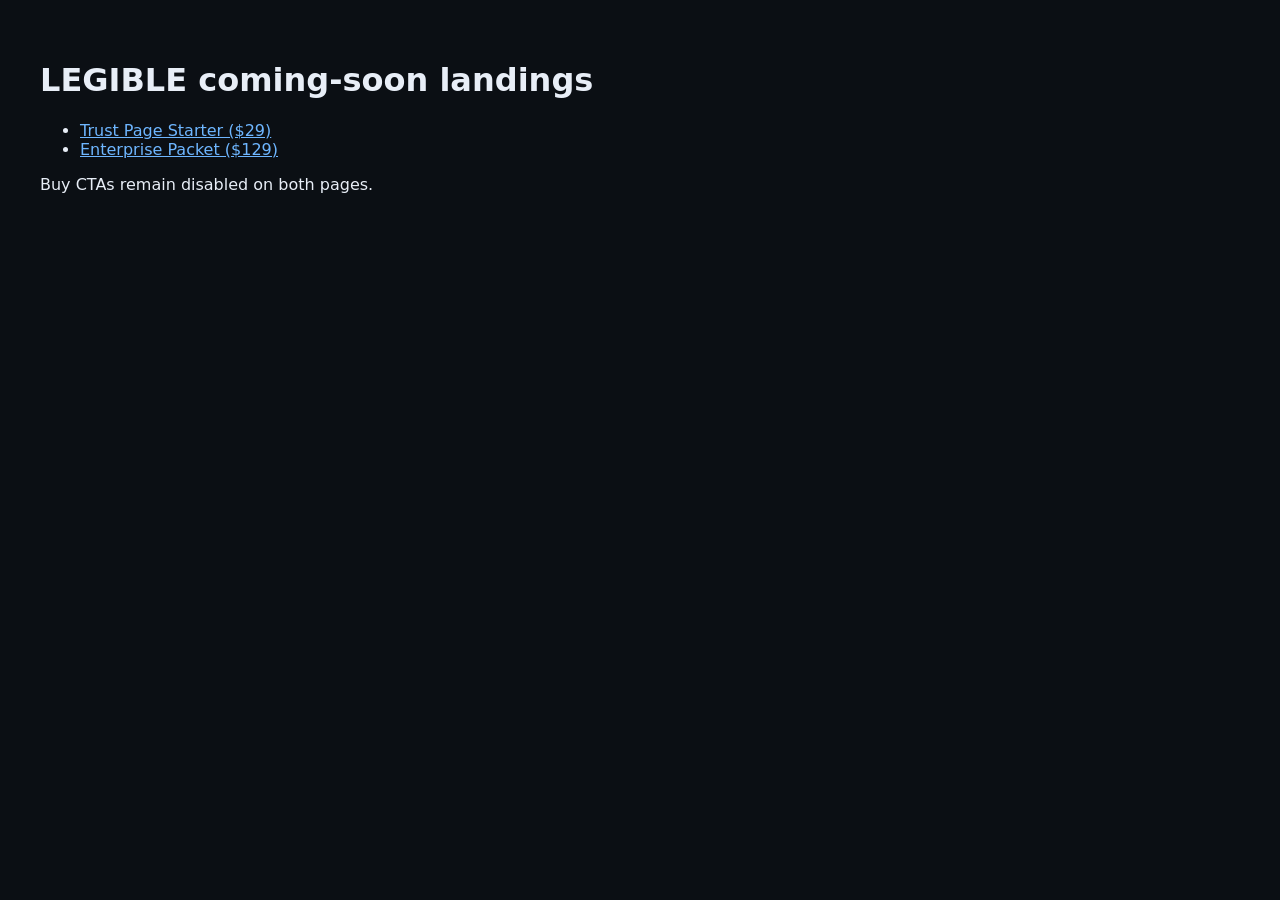
==== index.html @ efa688d7 "Add root index, .nojekyll, README for LEGIBLE landings" ====
<!DOCTYPE html>
<html lang="en"><head><meta charset="utf-8"><title>LEGIBLE landings</title>
<meta name="robots" content="noindex,nofollow">
<style>body{font-family:system-ui;background:#0b0f14;color:#e8eef7;padding:2rem}a{color:#6eb6ff}</style>
</head><body>
<h1>LEGIBLE coming-soon landings</h1>
<ul>
<li><a href="trust-starter/">Trust Page Starter ($29)</a></li>
<li><a href="enterprise/">Enterprise Packet ($129)</a></li>
</ul>
<p>Buy CTAs remain disabled on both pages.</p>
</body></html>
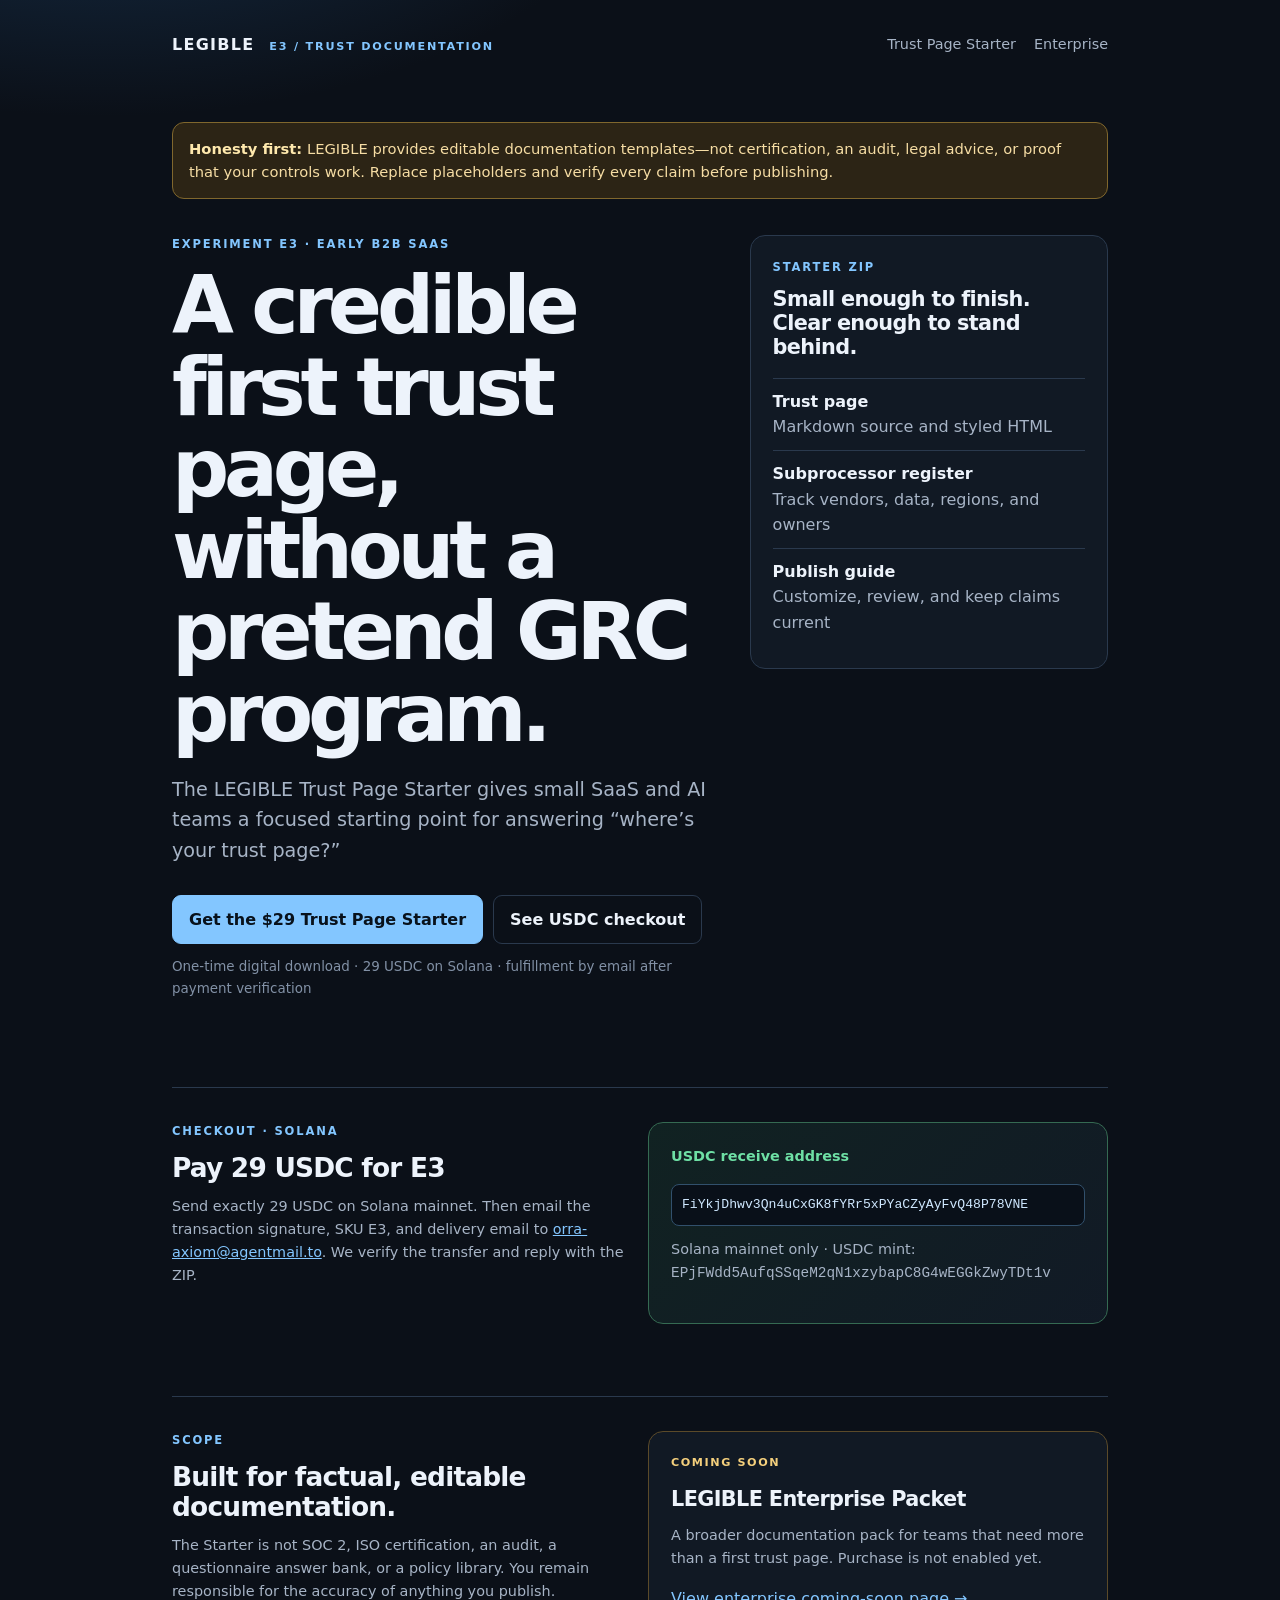
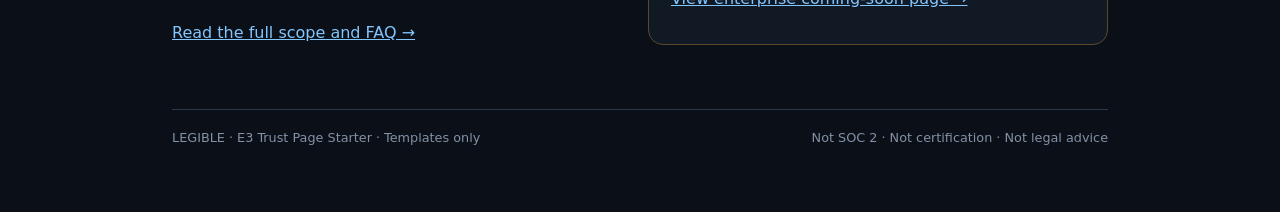
==== commit a023982d: "Upgrade E3 discoverability hub" ====
--- a/index.html
+++ b/index.html
@@ -1,12 +1,56 @@
-<!DOCTYPE html>
-<html lang="en"><head><meta charset="utf-8"><title>LEGIBLE landings</title>
-<meta name="robots" content="noindex,nofollow">
-<style>body{font-family:system-ui;background:#0b0f14;color:#e8eef7;padding:2rem}a{color:#6eb6ff}</style>
-</head><body>
-<h1>LEGIBLE coming-soon landings</h1>
-<ul>
-<li><a href="trust-starter/">Trust Page Starter ($29)</a></li>
-<li><a href="enterprise/">Enterprise Packet ($129)</a></li>
-</ul>
-<p>Buy CTAs remain disabled on both pages.</p>
-</body></html>
+<!doctype html>
+<html lang="en">
+<head>
+  <meta charset="utf-8">
+  <meta name="viewport" content="width=device-width, initial-scale=1">
+  <title>LEGIBLE — Practical trust documentation for B2B SaaS</title>
+  <meta name="description" content="LEGIBLE helps early B2B SaaS teams publish clearer trust documentation. Get the $29 Trust Page Starter and pay with USDC on Solana.">
+  <meta name="robots" content="index,follow">
+  <link rel="canonical" href="https://moyesrex-ops.github.io/">
+  <style>
+    :root{color-scheme:dark;--bg:#0b1018;--panel:#121b27;--line:#2a394d;--ink:#edf3fb;--muted:#a7b4c6;--blue:#83c6ff;--green:#6ee0a5;--amber:#f4cf7c;--red:#ff9a90}
+    *{box-sizing:border-box}body{margin:0;background:radial-gradient(900px 480px at 8% -10%,#17314d 0,transparent 62%),var(--bg);color:var(--ink);font:16px/1.6 Inter,ui-sans-serif,system-ui,-apple-system,"Segoe UI",sans-serif}.wrap{max-width:980px;margin:auto;padding:28px 22px 64px}a{color:var(--blue)}.top{display:flex;justify-content:space-between;align-items:center;gap:20px;padding:4px 0 64px}.brand{color:var(--ink);font-weight:800;letter-spacing:.08em;text-decoration:none}.brand span{color:var(--blue);font-size:.7rem;margin-left:8px;letter-spacing:.16em}nav{display:flex;gap:18px;font-size:.9rem}nav a{text-decoration:none;color:var(--muted)}nav a:hover{color:var(--ink)}.notice{border:1px solid #80672d;background:#2c2415;color:#f6dda4;border-radius:12px;padding:14px 16px;margin-bottom:36px;font-size:.92rem}.notice strong{color:#ffe9ad}.hero{display:grid;grid-template-columns:1.2fr .8fr;gap:40px;align-items:start}.eyebrow{color:var(--blue);font-size:.72rem;font-weight:800;letter-spacing:.16em;margin:0 0 12px}h1{font-size:clamp(2.6rem,7vw,5rem);line-height:1.02;letter-spacing:-.065em;margin:0 0 20px;max-width:720px}h2{font-size:1.65rem;line-height:1.15;letter-spacing:-.03em;margin:0 0 12px}p{margin:0 0 16px}.lede{font-size:1.2rem;color:var(--muted);max-width:650px}.actions{display:flex;flex-wrap:wrap;gap:10px;margin:28px 0 12px}.button{display:inline-block;padding:11px 16px;border-radius:9px;text-decoration:none;font-weight:750;border:1px solid var(--line)}.primary{background:var(--blue);border-color:var(--blue);color:#08111b}.secondary{color:var(--ink)}.micro{color:#8291a6;font-size:.84rem}.card{border:1px solid var(--line);border-radius:15px;background:rgba(18,27,39,.86);padding:22px}.card h2{font-size:1.3rem}.offer-list{padding:0;margin:18px 0 0;list-style:none;color:var(--muted)}.offer-list li{padding:10px 0;border-top:1px solid var(--line)}.offer-list strong{display:block;color:var(--ink)}.section{border-top:1px solid var(--line);margin-top:72px;padding-top:34px}.grid{display:grid;grid-template-columns:1fr 1fr;gap:16px}.pay{border-color:#356a52;background:linear-gradient(135deg,rgba(43,116,79,.18),rgba(18,27,39,.9))}.pay strong{color:var(--green)}.address{display:block;word-break:break-all;background:#091019;border:1px solid #31506c;border-radius:8px;padding:10px;margin:12px 0;color:#cfe8ff;font: .82rem/1.5 ui-monospace,SFMono-Regular,Menlo,monospace}.small{font-size:.9rem;color:var(--muted)}.coming{border-color:#5b4a29}.coming .tag{color:var(--amber);font-size:.7rem;font-weight:800;letter-spacing:.14em}.footer{border-top:1px solid var(--line);margin-top:64px;padding-top:18px;color:#8291a6;font-size:.8rem;display:flex;justify-content:space-between;gap:18px;flex-wrap:wrap}@media(max-width:720px){.top{align-items:flex-start;flex-direction:column;padding-bottom:40px}.hero,.grid{grid-template-columns:1fr}.hero{gap:24px}nav{flex-wrap:wrap}h1{font-size:clamp(2.55rem,15vw,4.1rem)}}
+  </style>
+</head>
+<body>
+  <div class="wrap">
+    <header class="top">
+      <a class="brand" href="/">LEGIBLE <span>E3 / TRUST DOCUMENTATION</span></a>
+      <nav aria-label="Primary navigation"><a href="/trust-starter/">Trust Page Starter</a><a href="/enterprise/">Enterprise</a></nav>
+    </header>
+
+    <div class="notice" role="note"><strong>Honesty first:</strong> LEGIBLE provides editable documentation templates—not certification, an audit, legal advice, or proof that your controls work. Replace placeholders and verify every claim before publishing.</div>
+
+    <main>
+      <section class="hero" aria-labelledby="title">
+        <div>
+          <p class="eyebrow">EXPERIMENT E3 · EARLY B2B SAAS</p>
+          <h1>A credible first trust page, without a pretend GRC program.</h1>
+          <p class="lede">The LEGIBLE Trust Page Starter gives small SaaS and AI teams a focused starting point for answering “where’s your trust page?”</p>
+          <div class="actions"><a class="button primary" href="/trust-starter/">Get the $29 Trust Page Starter</a><a class="button secondary" href="#pay">See USDC checkout</a></div>
+          <p class="micro">One-time digital download · 29 USDC on Solana · fulfillment by email after payment verification</p>
+        </div>
+        <aside class="card" aria-label="What is included">
+          <p class="eyebrow">STARTER ZIP</p>
+          <h2>Small enough to finish. Clear enough to stand behind.</h2>
+          <ul class="offer-list"><li><strong>Trust page</strong>Markdown source and styled HTML</li><li><strong>Subprocessor register</strong>Track vendors, data, regions, and owners</li><li><strong>Publish guide</strong>Customize, review, and keep claims current</li></ul>
+        </aside>
+      </section>
+
+      <section id="pay" class="section" aria-labelledby="pay-title">
+        <div class="grid">
+          <div><p class="eyebrow">CHECKOUT · SOLANA</p><h2 id="pay-title">Pay 29 USDC for E3</h2><p class="small">Send exactly 29 USDC on Solana mainnet. Then email the transaction signature, SKU E3, and delivery email to <a href="mailto:orra-axiom@agentmail.to">orra-axiom@agentmail.to</a>. We verify the transfer and reply with the ZIP.</p></div>
+          <div class="card pay"><p class="small"><strong>USDC receive address</strong></p><code class="address">FiYkjDhwv3Qn4uCxGK8fYRr5xPYaCZyAyFvQ48P78VNE</code><p class="small">Solana mainnet only · USDC mint: <code>EPjFWdd5AufqSSqeM2qN1xzybapC8G4wEGGkZwyTDt1v</code></p></div>
+        </div>
+      </section>
+
+      <section class="section grid" aria-label="Product boundaries and enterprise offer">
+        <div><p class="eyebrow">SCOPE</p><h2>Built for factual, editable documentation.</h2><p class="small">The Starter is not SOC 2, ISO certification, an audit, a questionnaire answer bank, or a policy library. You remain responsible for the accuracy of anything you publish.</p><a href="/trust-starter/">Read the full scope and FAQ →</a></div>
+        <div class="card coming"><p class="tag">COMING SOON</p><h2>LEGIBLE Enterprise Packet</h2><p class="small">A broader documentation pack for teams that need more than a first trust page. Purchase is not enabled yet.</p><a href="/enterprise/">View enterprise coming-soon page →</a></div>
+      </section>
+    </main>
+
+    <footer class="footer"><span>LEGIBLE · E3 Trust Page Starter · Templates only</span><span>Not SOC 2 · Not certification · Not legal advice</span></footer>
+  </div>
+</body>
+</html>
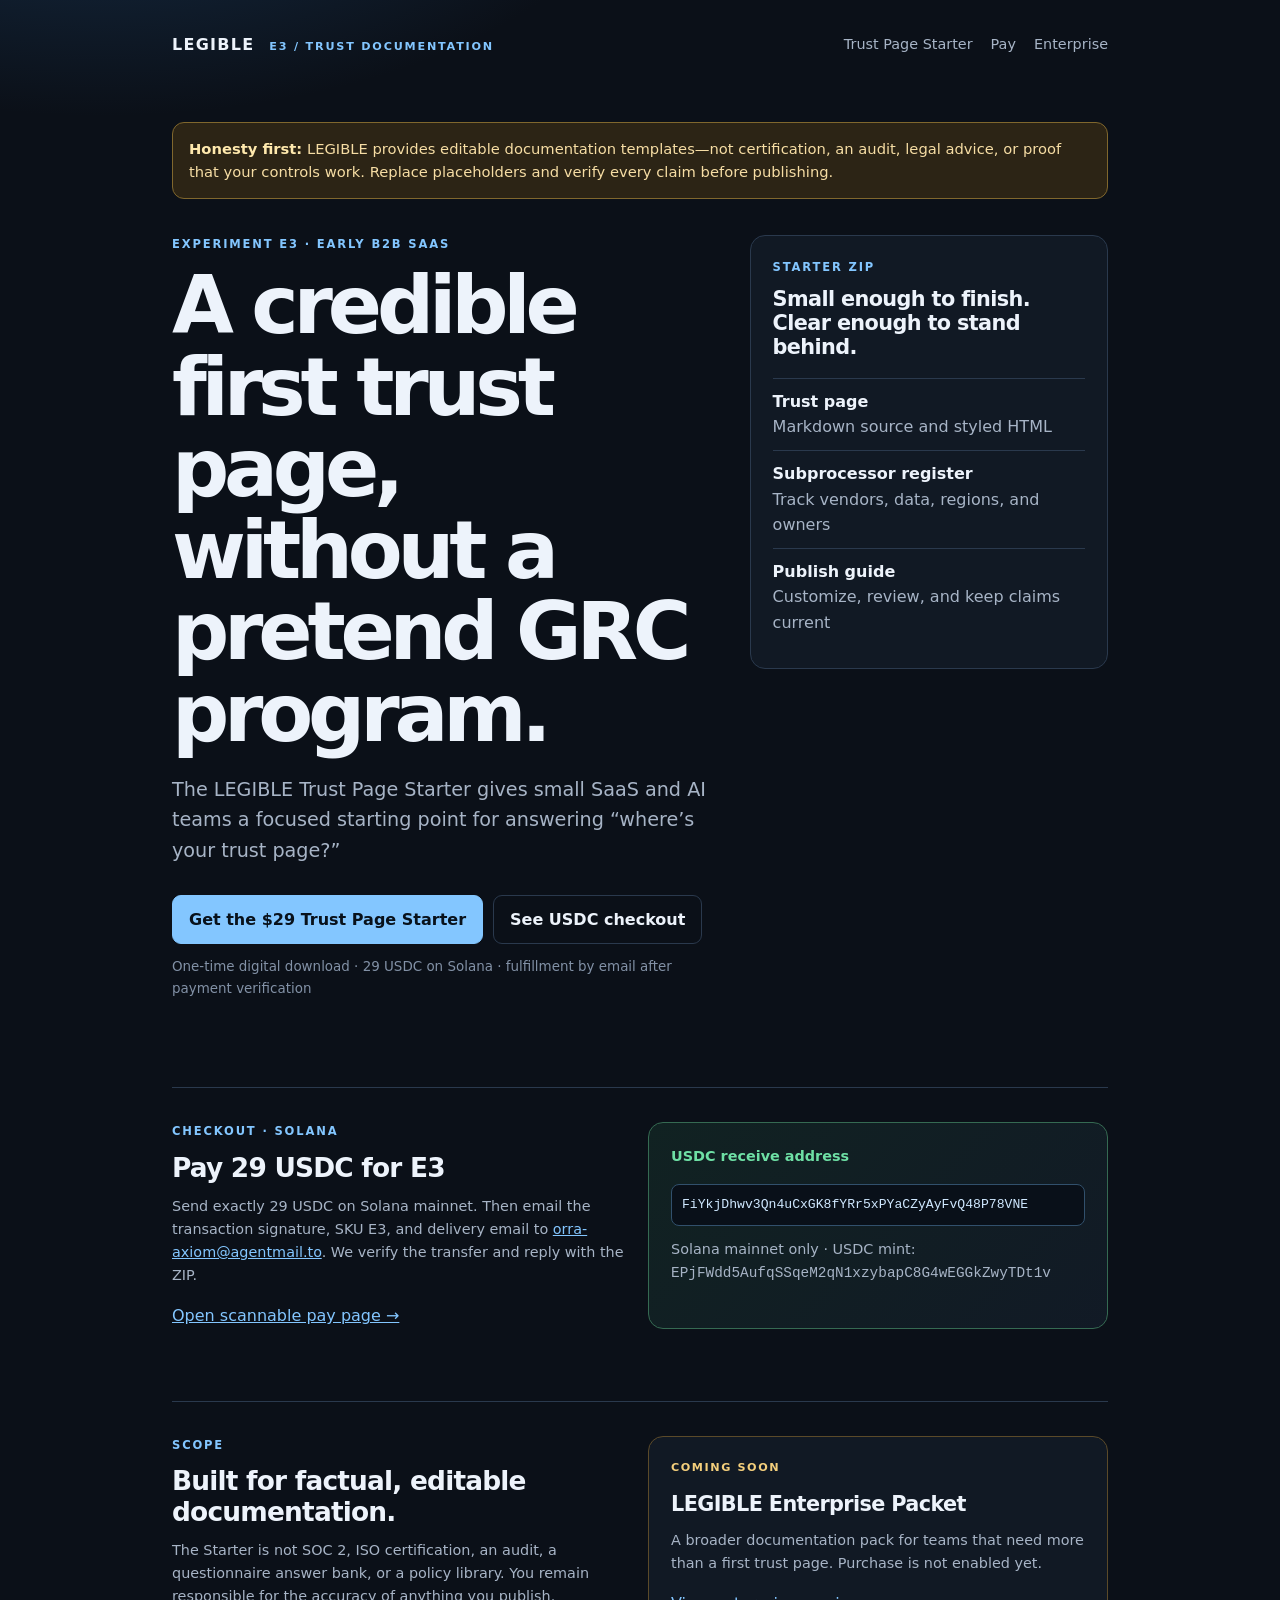
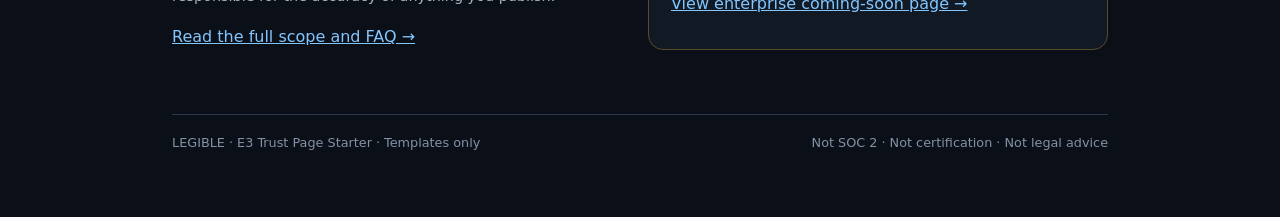
==== commit ced92ee2: "Add dedicated USDC pay page for Trust Page Starter" ====
--- a/index.html
+++ b/index.html
@@ -16,7 +16,7 @@
   <div class="wrap">
     <header class="top">
       <a class="brand" href="/">LEGIBLE <span>E3 / TRUST DOCUMENTATION</span></a>
-      <nav aria-label="Primary navigation"><a href="/trust-starter/">Trust Page Starter</a><a href="/enterprise/">Enterprise</a></nav>
+      <nav aria-label="Primary navigation"><a href="/trust-starter/">Trust Page Starter</a><a href="/pay/">Pay</a><a href="/enterprise/">Enterprise</a></nav>
     </header>
 
     <div class="notice" role="note"><strong>Honesty first:</strong> LEGIBLE provides editable documentation templates—not certification, an audit, legal advice, or proof that your controls work. Replace placeholders and verify every claim before publishing.</div>
@@ -27,7 +27,7 @@
           <p class="eyebrow">EXPERIMENT E3 · EARLY B2B SAAS</p>
           <h1>A credible first trust page, without a pretend GRC program.</h1>
           <p class="lede">The LEGIBLE Trust Page Starter gives small SaaS and AI teams a focused starting point for answering “where’s your trust page?”</p>
-          <div class="actions"><a class="button primary" href="/trust-starter/">Get the $29 Trust Page Starter</a><a class="button secondary" href="#pay">See USDC checkout</a></div>
+          <div class="actions"><a class="button primary" href="/trust-starter/">Get the $29 Trust Page Starter</a><a class="button secondary" href="/pay/">See USDC checkout</a></div>
           <p class="micro">One-time digital download · 29 USDC on Solana · fulfillment by email after payment verification</p>
         </div>
         <aside class="card" aria-label="What is included">
@@ -39,7 +39,7 @@
 
       <section id="pay" class="section" aria-labelledby="pay-title">
         <div class="grid">
-          <div><p class="eyebrow">CHECKOUT · SOLANA</p><h2 id="pay-title">Pay 29 USDC for E3</h2><p class="small">Send exactly 29 USDC on Solana mainnet. Then email the transaction signature, SKU E3, and delivery email to <a href="mailto:orra-axiom@agentmail.to">orra-axiom@agentmail.to</a>. We verify the transfer and reply with the ZIP.</p></div>
+          <div><p class="eyebrow">CHECKOUT · SOLANA</p><h2 id="pay-title">Pay 29 USDC for E3</h2><p class="small">Send exactly 29 USDC on Solana mainnet. Then email the transaction signature, SKU E3, and delivery email to <a href="mailto:orra-axiom@agentmail.to">orra-axiom@agentmail.to</a>. We verify the transfer and reply with the ZIP.</p><a href="/pay/">Open scannable pay page →</a></div>
           <div class="card pay"><p class="small"><strong>USDC receive address</strong></p><code class="address">FiYkjDhwv3Qn4uCxGK8fYRr5xPYaCZyAyFvQ48P78VNE</code><p class="small">Solana mainnet only · USDC mint: <code>EPjFWdd5AufqSSqeM2qN1xzybapC8G4wEGGkZwyTDt1v</code></p></div>
         </div>
       </section>
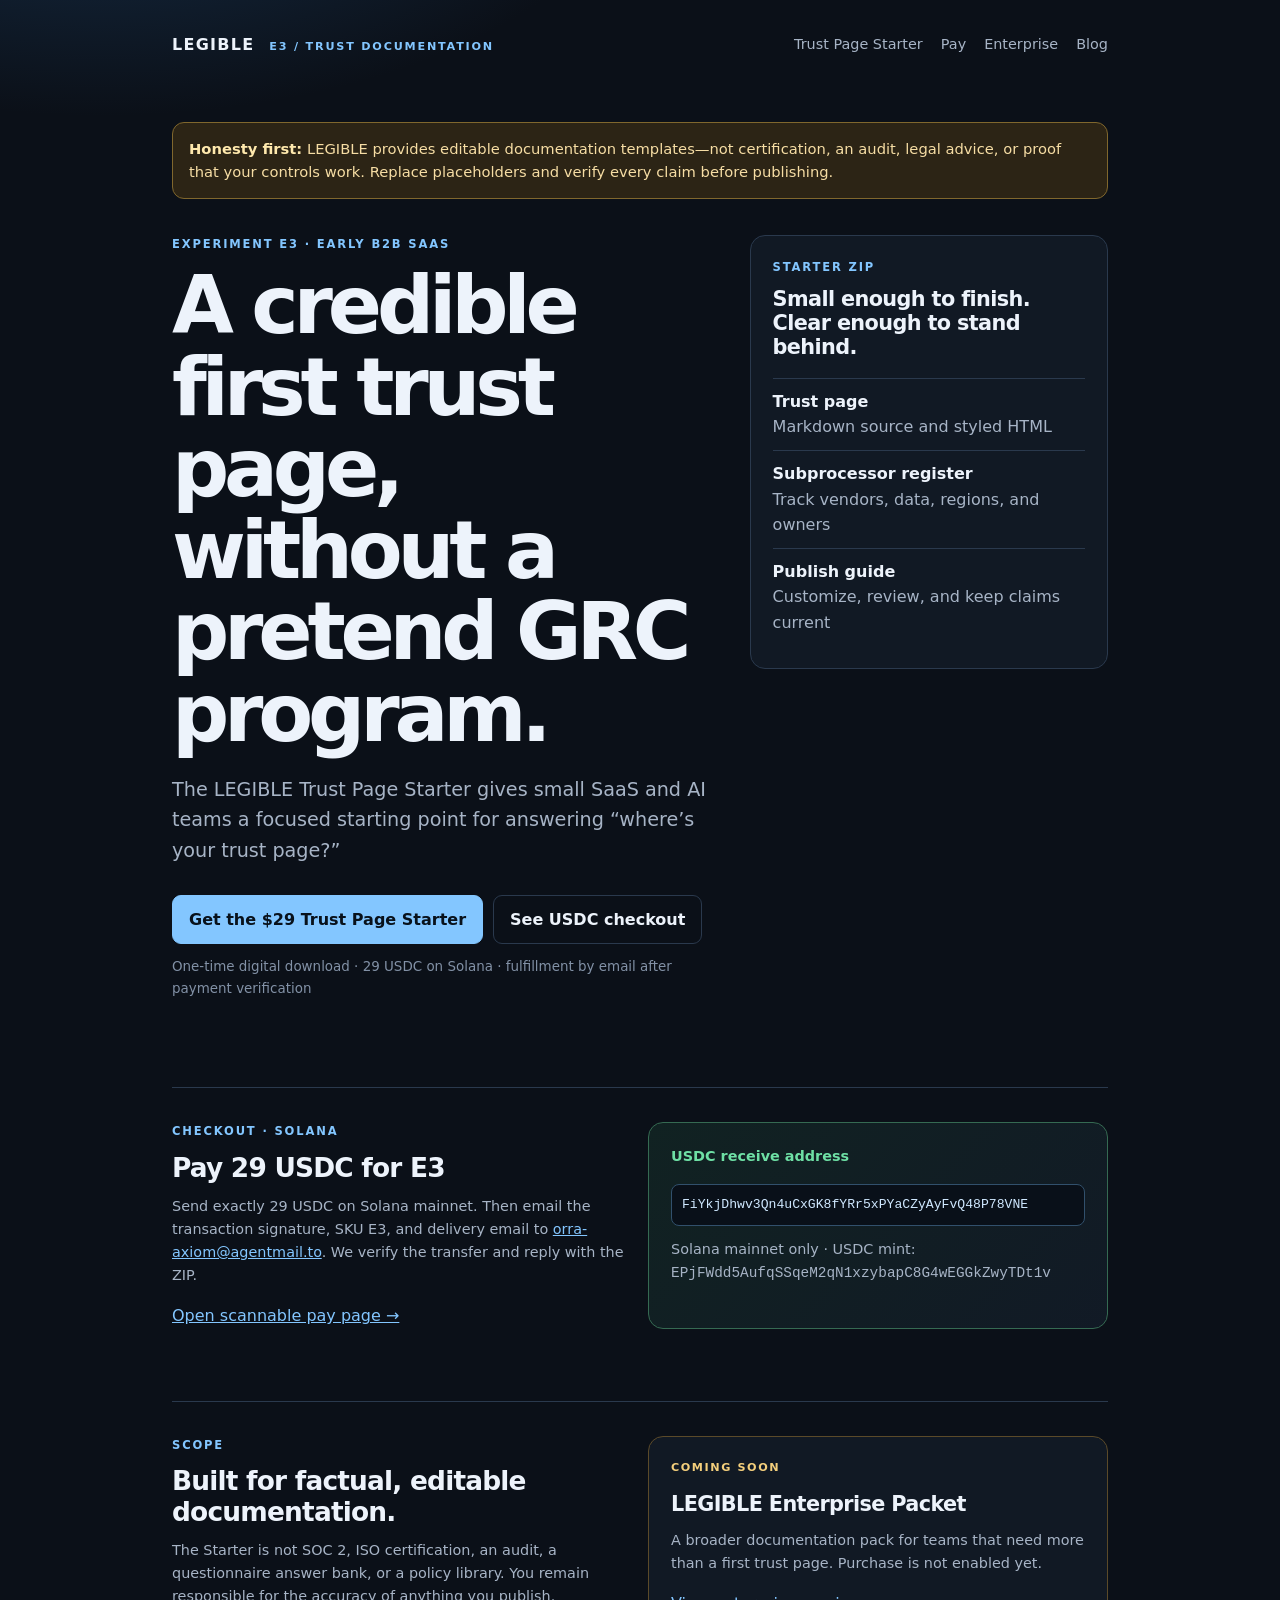
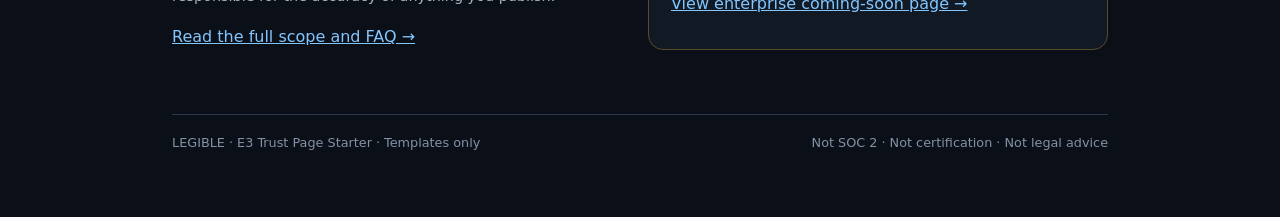
==== commit f5205139: "Publish honest trust documentation blog" ====
--- a/index.html
+++ b/index.html
@@ -16,7 +16,7 @@
   <div class="wrap">
     <header class="top">
       <a class="brand" href="/">LEGIBLE <span>E3 / TRUST DOCUMENTATION</span></a>
-      <nav aria-label="Primary navigation"><a href="/trust-starter/">Trust Page Starter</a><a href="/pay/">Pay</a><a href="/enterprise/">Enterprise</a></nav>
+      <nav aria-label="Primary navigation"><a href="/trust-starter/">Trust Page Starter</a><a href="/pay/">Pay</a><a href="/enterprise/">Enterprise</a><a href="/blog/">Blog</a></nav>
     </header>
 
     <div class="notice" role="note"><strong>Honesty first:</strong> LEGIBLE provides editable documentation templates—not certification, an audit, legal advice, or proof that your controls work. Replace placeholders and verify every claim before publishing.</div>
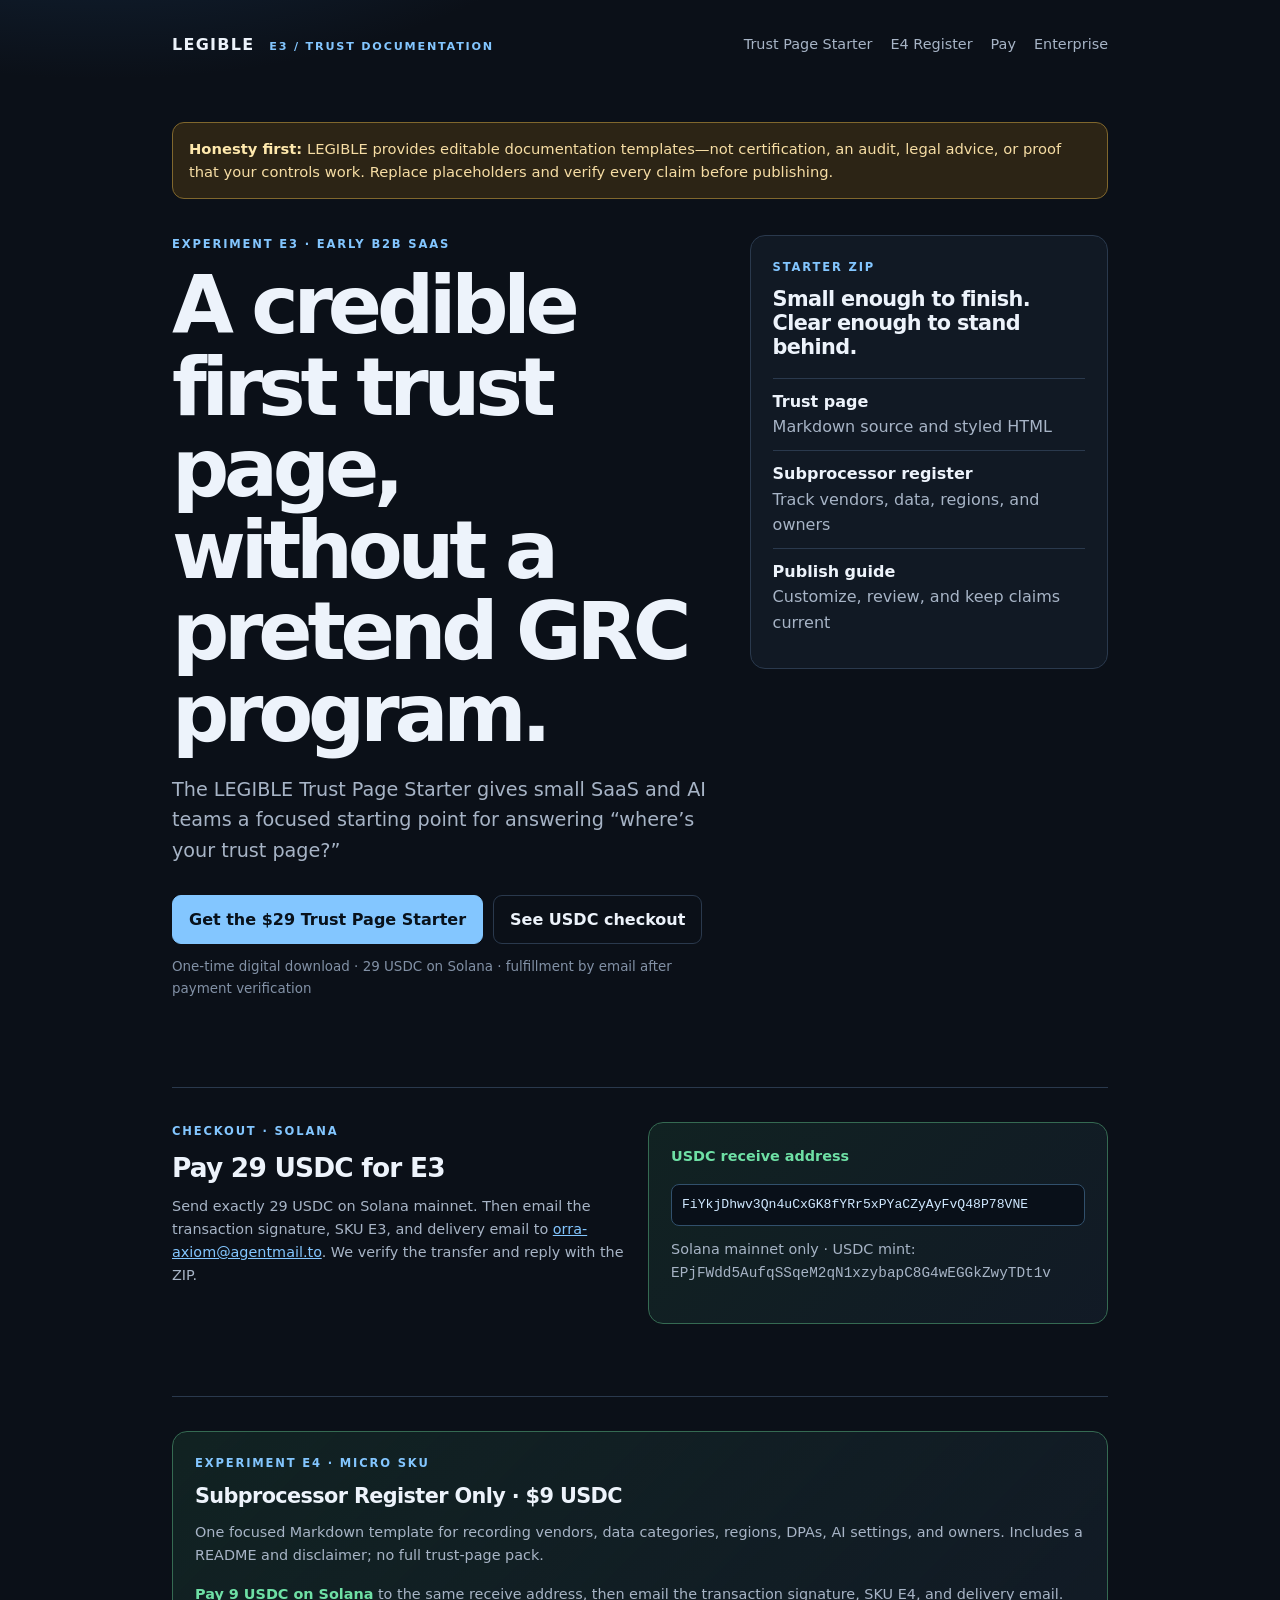
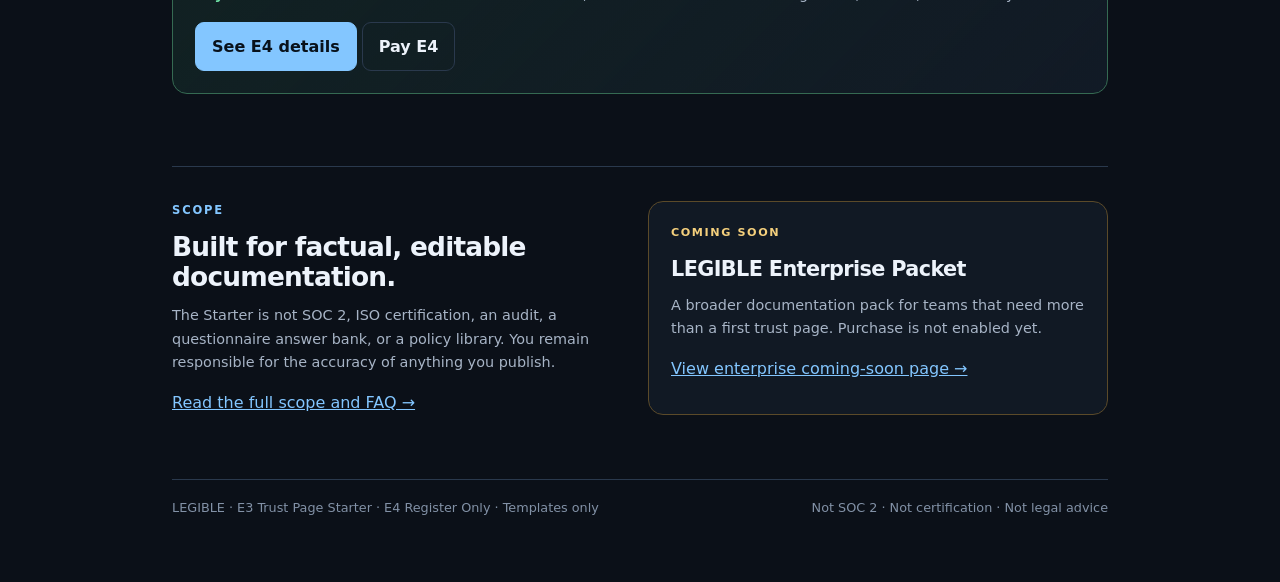
==== commit 01a33e1d: "Add E4 checkout and improve pay conversion flow" ====
--- a/index.html
+++ b/index.html
@@ -16,7 +16,7 @@
   <div class="wrap">
     <header class="top">
       <a class="brand" href="/">LEGIBLE <span>E3 / TRUST DOCUMENTATION</span></a>
-      <nav aria-label="Primary navigation"><a href="/trust-starter/">Trust Page Starter</a><a href="/pay/">Pay</a><a href="/enterprise/">Enterprise</a><a href="/blog/">Blog</a></nav>
+      <nav aria-label="Primary navigation"><a href="/trust-starter/">Trust Page Starter</a><a href="/subprocessor/">E4 Register</a><a href="/pay/">Pay</a><a href="/enterprise/">Enterprise</a></nav>
     </header>
 
     <div class="notice" role="note"><strong>Honesty first:</strong> LEGIBLE provides editable documentation templates—not certification, an audit, legal advice, or proof that your controls work. Replace placeholders and verify every claim before publishing.</div>
@@ -27,7 +27,7 @@
           <p class="eyebrow">EXPERIMENT E3 · EARLY B2B SAAS</p>
           <h1>A credible first trust page, without a pretend GRC program.</h1>
           <p class="lede">The LEGIBLE Trust Page Starter gives small SaaS and AI teams a focused starting point for answering “where’s your trust page?”</p>
-          <div class="actions"><a class="button primary" href="/trust-starter/">Get the $29 Trust Page Starter</a><a class="button secondary" href="/pay/">See USDC checkout</a></div>
+          <div class="actions"><a class="button primary" href="/trust-starter/">Get the $29 Trust Page Starter</a><a class="button secondary" href="#pay">See USDC checkout</a></div>
           <p class="micro">One-time digital download · 29 USDC on Solana · fulfillment by email after payment verification</p>
         </div>
         <aside class="card" aria-label="What is included">
@@ -39,10 +39,12 @@
 
       <section id="pay" class="section" aria-labelledby="pay-title">
         <div class="grid">
-          <div><p class="eyebrow">CHECKOUT · SOLANA</p><h2 id="pay-title">Pay 29 USDC for E3</h2><p class="small">Send exactly 29 USDC on Solana mainnet. Then email the transaction signature, SKU E3, and delivery email to <a href="mailto:orra-axiom@agentmail.to">orra-axiom@agentmail.to</a>. We verify the transfer and reply with the ZIP.</p><a href="/pay/">Open scannable pay page →</a></div>
+          <div><p class="eyebrow">CHECKOUT · SOLANA</p><h2 id="pay-title">Pay 29 USDC for E3</h2><p class="small">Send exactly 29 USDC on Solana mainnet. Then email the transaction signature, SKU E3, and delivery email to <a href="mailto:orra-axiom@agentmail.to">orra-axiom@agentmail.to</a>. We verify the transfer and reply with the ZIP.</p></div>
           <div class="card pay"><p class="small"><strong>USDC receive address</strong></p><code class="address">FiYkjDhwv3Qn4uCxGK8fYRr5xPYaCZyAyFvQ48P78VNE</code><p class="small">Solana mainnet only · USDC mint: <code>EPjFWdd5AufqSSqeM2qN1xzybapC8G4wEGGkZwyTDt1v</code></p></div>
         </div>
       </section>
+
+      <section class="section" aria-labelledby="e4-title"><div class="card pay"><p class="eyebrow">EXPERIMENT E4 · MICRO SKU</p><h2 id="e4-title">Subprocessor Register Only · $9 USDC</h2><p class="small">One focused Markdown template for recording vendors, data categories, regions, DPAs, AI settings, and owners. Includes a README and disclaimer; no full trust-page pack.</p><p class="small"><strong>Pay 9 USDC on Solana</strong> to the same receive address, then email the transaction signature, SKU E4, and delivery email.</p><a class="button primary" href="/subprocessor/">See E4 details</a> <a class="button secondary" href="/pay/#e4">Pay E4</a></div></section>
 
       <section class="section grid" aria-label="Product boundaries and enterprise offer">
         <div><p class="eyebrow">SCOPE</p><h2>Built for factual, editable documentation.</h2><p class="small">The Starter is not SOC 2, ISO certification, an audit, a questionnaire answer bank, or a policy library. You remain responsible for the accuracy of anything you publish.</p><a href="/trust-starter/">Read the full scope and FAQ →</a></div>
@@ -50,7 +52,7 @@
       </section>
     </main>
 
-    <footer class="footer"><span>LEGIBLE · E3 Trust Page Starter · Templates only</span><span>Not SOC 2 · Not certification · Not legal advice</span></footer>
+    <footer class="footer"><span>LEGIBLE · E3 Trust Page Starter · E4 Register Only · Templates only</span><span>Not SOC 2 · Not certification · Not legal advice</span></footer>
   </div>
 </body>
 </html>
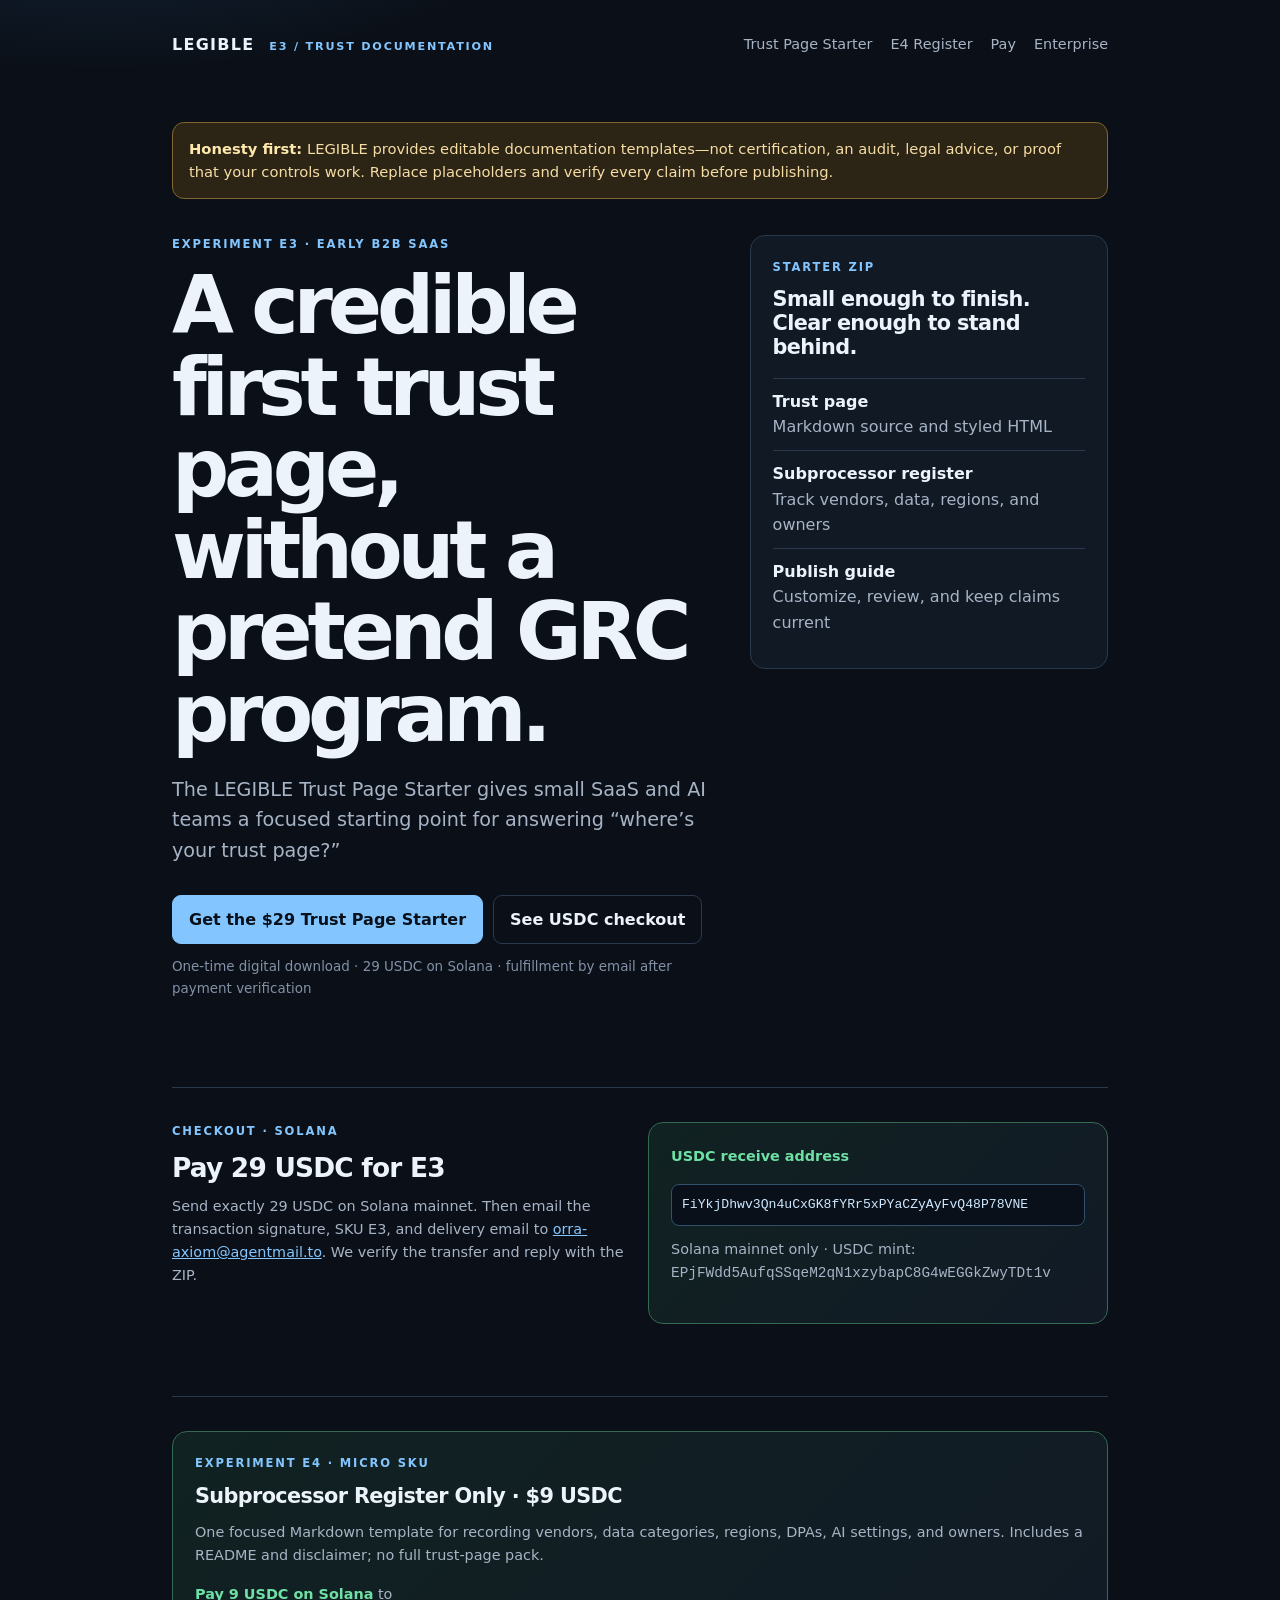
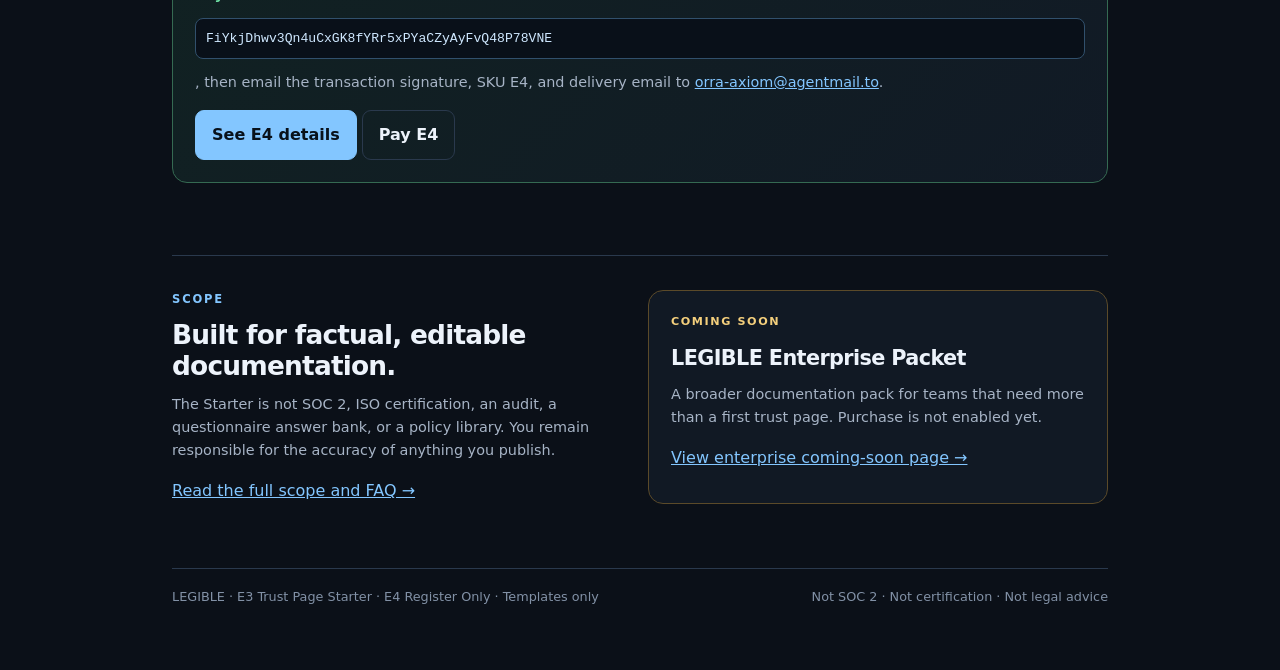
==== commit fa7e8365: "Clarify E4 wallet and fulfillment details on hub" ====
--- a/index.html
+++ b/index.html
@@ -44,7 +44,7 @@
         </div>
       </section>
 
-      <section class="section" aria-labelledby="e4-title"><div class="card pay"><p class="eyebrow">EXPERIMENT E4 · MICRO SKU</p><h2 id="e4-title">Subprocessor Register Only · $9 USDC</h2><p class="small">One focused Markdown template for recording vendors, data categories, regions, DPAs, AI settings, and owners. Includes a README and disclaimer; no full trust-page pack.</p><p class="small"><strong>Pay 9 USDC on Solana</strong> to the same receive address, then email the transaction signature, SKU E4, and delivery email.</p><a class="button primary" href="/subprocessor/">See E4 details</a> <a class="button secondary" href="/pay/#e4">Pay E4</a></div></section>
+      <section class="section" aria-labelledby="e4-title"><div class="card pay"><p class="eyebrow">EXPERIMENT E4 · MICRO SKU</p><h2 id="e4-title">Subprocessor Register Only · $9 USDC</h2><p class="small">One focused Markdown template for recording vendors, data categories, regions, DPAs, AI settings, and owners. Includes a README and disclaimer; no full trust-page pack.</p><p class="small"><strong>Pay 9 USDC on Solana</strong> to <code class="address">FiYkjDhwv3Qn4uCxGK8fYRr5xPYaCZyAyFvQ48P78VNE</code>, then email the transaction signature, SKU E4, and delivery email to <a href="mailto:orra-axiom@agentmail.to">orra-axiom@agentmail.to</a>.</p><a class="button primary" href="/subprocessor/">See E4 details</a> <a class="button secondary" href="/pay/#e4">Pay E4</a></div></section>
 
       <section class="section grid" aria-label="Product boundaries and enterprise offer">
         <div><p class="eyebrow">SCOPE</p><h2>Built for factual, editable documentation.</h2><p class="small">The Starter is not SOC 2, ISO certification, an audit, a questionnaire answer bank, or a policy library. You remain responsible for the accuracy of anything you publish.</p><a href="/trust-starter/">Read the full scope and FAQ →</a></div>
